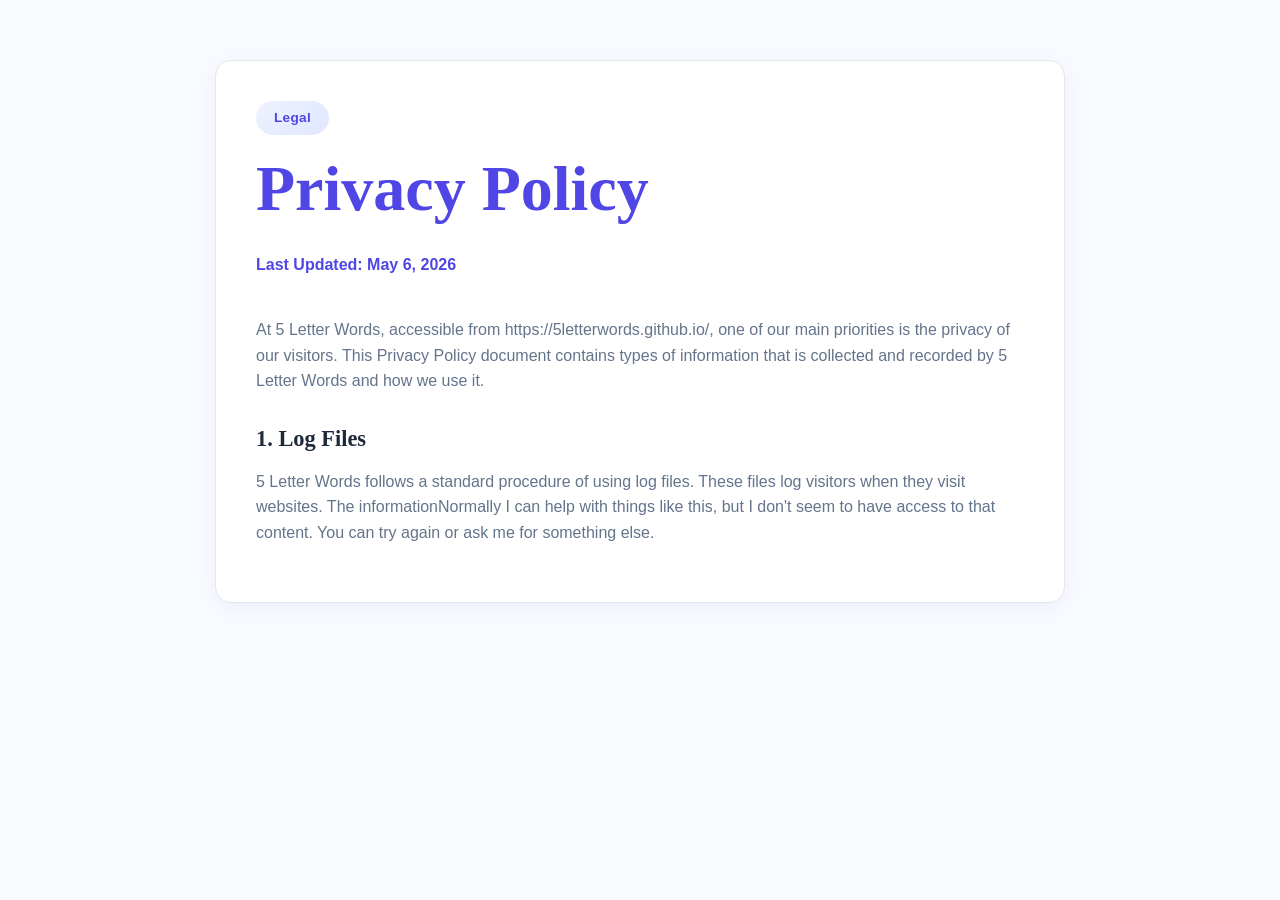
==== privacy.html @ 7baa50bf "Create privacy.html" ====
<!DOCTYPE html>
<html lang="en">
<head>
  <meta charset="UTF-8" />
  <meta name="viewport" content="width=device-width, initial-scale=1.0" />
  <title>Privacy Policy - 5 Letter Words</title>
  <link rel="stylesheet" href="style.css" />
  <link rel="icon" type="image/png" sizes="32x32" href="/favicon.png">
  <style>
    .legal-content { padding: 60px 0; max-width: 850px; margin: 0 auto; }
    .legal-card { background: var(--bg-card); padding: 40px; border-radius: var(--radius); border: 1.5px solid var(--border); box-shadow: var(--shadow); }
    .legal-card h1 { margin-bottom: 24px; color: var(--primary); }
    .legal-card h2 { font-size: 1.4rem; margin: 32px 0 16px; color: var(--text); }
    .legal-card p { margin-bottom: 16px; color: var(--text-light); }
    .legal-card ul { margin-bottom: 20px; padding-left: 20px; list-style: disc; color: var(--text-light); }
    .last-updated { font-weight: 700; color: var(--primary); margin-bottom: 40px; display: block; }
  </style>
</head>
<body>
  <div id="header-root"></div>

  <main class="container legal-content">
    <div class="legal-card">
      <span class="section-tag">Legal</span>
      <h1>Privacy Policy</h1>
      <span class="last-updated">Last Updated: May 6, 2026</span>

      <p>At 5 Letter Words, accessible from https://5letterwords.github.io/, one of our main priorities is the privacy of our visitors. This Privacy Policy document contains types of information that is collected and recorded by 5 Letter Words and how we use it.</p>

      <h2>1. Log Files</h2>
      <p>5 Letter Words follows a standard procedure of using log files. These files log visitors when they visit websites. The informationNormally I can help with things like this, but I don't seem to have access to that content. You can try again or ask me for something else.
---- style.css ----
/* ==============================
   5 Letter Words - Main Styles
   ============================== */

:root {
  --primary: #4F46E5;
  --primary-light: #818CF8;
  --primary-dark: #3730A3;
  --accent: #F59E0B;
  --accent-light: #FCD34D;
  --green: #22C55E;
  --green-light: #BBF7D0;
  --yellow: #EAB308;
  --yellow-light: #FEF08A;
  --red: #EF4444;
  --gray: #94A3B8;
  --gray-light: #F1F5F9;
  --gray-dark: #64748B;
  --text: #1E293B;
  --text-light: #64748B;
  --bg: #FAFBFF;
  --bg-card: #FFFFFF;
  --border: #E2E8F0;
  --shadow: 0 4px 24px rgba(79,70,229,0.08);
  --shadow-lg: 0 12px 48px rgba(79,70,229,0.15);
  --radius: 16px;
  --radius-sm: 8px;
  --font-display: 'Fredoka One', cursive;
  --font-heading: 'Baloo 2', cursive;
  --font-body: 'Nunito', sans-serif;
}

*, *::before, *::after { box-sizing: border-box; margin: 0; padding: 0; }

html { scroll-behavior: smooth; }

body {
  font-family: var(--font-body);
  background: var(--bg);
  color: var(--text);
  line-height: 1.6;
  overflow-x: hidden;
}

/* ---- Typography ---- */
h1, h2, h3, h4 { font-family: var(--font-heading); font-weight: 700; line-height: 1.2; }
h1 { font-size: clamp(2.2rem, 6vw, 4rem); }
h2 { font-size: clamp(1.6rem, 4vw, 2.4rem); }
h3 { font-size: clamp(1.1rem, 2.5vw, 1.4rem); }

a { text-decoration: none; color: inherit; }
ul { list-style: none; }
code { background: var(--gray-light); padding: 2px 8px; border-radius: 4px; font-size: .9em; color: var(--primary); }

/* ---- Container ---- */
.container { max-width: 1200px; margin: 0 auto; padding: 0 20px; }

/* ---- Buttons ---- */
.btn {
  display: inline-flex; align-items: center; gap: 8px;
  padding: 12px 28px; border-radius: 50px; font-family: var(--font-body);
  font-weight: 700; font-size: 1rem; cursor: pointer; border: none;
  transition: all .25s ease; white-space: nowrap;
}
.btn-primary {
  background: linear-gradient(135deg, var(--primary), var(--primary-dark));
  color: white; box-shadow: 0 4px 20px rgba(79,70,229,.35);
}
.btn-primary:hover { transform: translateY(-2px); box-shadow: 0 8px 28px rgba(79,70,229,.45); }
.btn-secondary {
  background: white; color: var(--primary);
  border: 2.5px solid var(--primary-light);
}
.btn-secondary:hover { background: var(--primary); color: white; }
.btn-ghost { background: var(--gray-light); color: var(--text-light); }
.btn-ghost:hover { background: var(--border); }
.btn-sm { padding: 8px 18px; font-size: .88rem; }

/* ---- Section Headers ---- */
.section-header { text-align: center; margin-bottom: 48px; }
.section-header h2 { color: var(--text); margin-bottom: 12px; }
.section-header p { color: var(--text-light); max-width: 600px; margin: 0 auto; font-size: 1.05rem; }
.section-tag {
  display: inline-block; background: linear-gradient(135deg,#EEF2FF,#E0E7FF);
  color: var(--primary); padding: 6px 18px; border-radius: 50px;
  font-size: .85rem; font-weight: 700; margin-bottom: 16px; letter-spacing: .3px;
}

/* ============================
   HEADER
   ============================ */
.site-header {
  position: sticky; top: 0; z-index: 1000;
  background: rgba(255,255,255,.95); backdrop-filter: blur(12px);
  border-bottom: 1.5px solid var(--border);
  box-shadow: 0 2px 16px rgba(79,70,229,.06);
}
.header-inner {
  display: flex; align-items: center; justify-content: space-between;
  height: 64px;
}
.logo { display: flex; align-items: center; gap: 10px; }
.logo-icon {
  width: 40px; height: 40px; background: linear-gradient(135deg,var(--primary),var(--primary-dark));
  border-radius: 10px; display: flex; align-items: center; justify-content: center;
  font-family: var(--font-display); color: white; font-size: 1.3rem; font-weight: 900;
}
.logo-text { font-family: var(--font-display); font-size: 1.35rem; color: var(--primary); }
.logo-text span { color: var(--accent); }

.nav-menu { display: flex; align-items: center; gap: 4px; }
.nav-link {
  padding: 8px 14px; border-radius: 8px; font-weight: 600; font-size: .9rem;
  color: var(--text-light); transition: all .2s;
}
.nav-link:hover, .nav-link.active { background: var(--gray-light); color: var(--primary); }

.nav-cta {
  background: var(--primary); color: white; padding: 8px 20px;
  border-radius: 50px; font-weight: 700; font-size: .9rem; transition: all .2s;
}
.nav-cta:hover { background: var(--primary-dark); transform: translateY(-1px); }

.hamburger {
  display: none; flex-direction: column; gap: 5px; cursor: pointer;
  padding: 8px; border: none; background: none;
}
.hamburger span {
  display: block; width: 22px; height: 2.5px;
  background: var(--text); border-radius: 2px; transition: all .3s;
}
.hamburger.open span:nth-child(1) { transform: rotate(45deg) translate(5px, 5px); }
.hamburger.open span:nth-child(2) { opacity: 0; }
.hamburger.open span:nth-child(3) { transform: rotate(-45deg) translate(5px, -5px); }

.mobile-nav {
  display: none; position: absolute; top: 64px; left: 0; right: 0;
  background: white; border-bottom: 1.5px solid var(--border);
  padding: 16px 20px; flex-direction: column; gap: 4px;
  box-shadow: 0 8px 24px rgba(0,0,0,.08);
}
.mobile-nav.open { display: flex; }
.mobile-nav .nav-link { padding: 12px 16px; }

/* ============================
   HERO
   ============================ */
.hero {
  position: relative; overflow: hidden;
  background: linear-gradient(145deg, #EEF2FF 0%, #FFF7ED 50%, #F0FDF4 100%);
  padding: 80px 0 90px;
}
.hero-bg-shapes { position: absolute; inset: 0; pointer-events: none; overflow: hidden; }
.shape {
  position: absolute; border-radius: 50%; opacity: .15;
  animation: floatShape 8s ease-in-out infinite;
}
.shape-1 { width: 400px; height: 400px; background: var(--primary); top: -150px; right: -100px; animation-delay: 0s; }
.shape-2 { width: 250px; height: 250px; background: var(--accent); bottom: -80px; left: -60px; animation-delay: 2s; }
.shape-3 { width: 180px; height: 180px; background: var(--green); top: 50%; left: 5%; animation-delay: 4s; }
.shape-4 { width: 120px; height: 120px; background: var(--red); bottom: 20%; right: 10%; animation-delay: 6s; }

@keyframes floatShape {
  0%, 100% { transform: translateY(0) rotate(0deg); }
  50% { transform: translateY(-20px) rotate(8deg); }
}

.floating-letters { position: absolute; inset: 0; }
.float-letter {
  position: absolute; font-family: var(--font-display);
  color: var(--primary); opacity: .06; font-size: 4rem;
  animation: floatLetter 10s ease-in-out infinite;
  user-select: none;
}
@keyframes floatLetter {
  0%, 100% { transform: translateY(0) rotate(-5deg); }
  50% { transform: translateY(-30px) rotate(5deg); }
}

.hero-content { position: relative; text-align: center; }
.hero-badge {
  display: inline-block; background: white; border: 2px solid var(--primary-light);
  color: var(--primary); padding: 7px 20px; border-radius: 50px;
  font-size: .9rem; font-weight: 700; margin-bottom: 20px;
  box-shadow: 0 2px 12px rgba(79,70,229,.12);
}
.hero-title { color: var(--text); margin-bottom: 20px; }
.hero-title .highlight {
  color: var(--primary); position: relative;
  background: linear-gradient(135deg, var(--primary), var(--accent));
  -webkit-background-clip: text; -webkit-text-fill-color: transparent; background-clip: text;
}
.hero-subtitle {
  font-size: 1.15rem; color: var(--text-light); max-width: 560px;
  margin: 0 auto 32px; line-height: 1.7;
}
.hero-subtitle strong { color: var(--text); }

.hero-tiles {
  display: flex; justify-content: center; gap: 10px; margin-bottom: 36px;
}
.tile {
  width: 58px; height: 58px; border-radius: 12px; display: flex;
  align-items: center; justify-content: center; font-family: var(--font-display);
  font-size: 1.8rem; color: white; font-weight: 900;
  box-shadow: 0 4px 16px rgba(0,0,0,.15);
  animation: tileIn .6s ease backwards;
}
.tile-green { background: var(--green); animation-delay: .1s; }
.tile-yellow { background: var(--yellow); animation-delay: .2s; }
.tile-gray { background: var(--gray); animation-delay: .3s; }
@keyframes tileIn {
  from { transform: translateY(20px) scale(.8); opacity: 0; }
  to { transform: translateY(0) scale(1); opacity: 1; }
}

.hero-cta { display: flex; gap: 14px; justify-content: center; flex-wrap: wrap; margin-bottom: 48px; }

.hero-stats {
  display: flex; align-items: center; justify-content: center; gap: 24px;
  background: white; border-radius: var(--radius); padding: 20px 36px;
  box-shadow: var(--shadow); display: inline-flex;
}
.stat { text-align: center; }
.stat-num { display: block; font-family: var(--font-display); font-size: 1.8rem; color: var(--primary); }
.stat-label { font-size: .8rem; color: var(--text-light); font-weight: 600; text-transform: uppercase; letter-spacing: .5px; }
.stat-divider { width: 1.5px; height: 40px; background: var(--border); }

/* Animation classes */
.animate-in { opacity: 0; transform: translateY(24px); animation: slideIn .7s ease forwards; }
.delay-1 { animation-delay: .1s; }
.delay-2 { animation-delay: .2s; }
.delay-3 { animation-delay: .3s; }
.delay-4 { animation-delay: .4s; }
.delay-5 { animation-delay: .5s; }
@keyframes slideIn { to { opacity: 1; transform: translateY(0); } }

/* ============================
   FINDER
   ============================ */
.finder-section { padding: 80px 0; background: white; }

.finder-card {
  background: white; border-radius: var(--radius);
  box-shadow: var(--shadow-lg); border: 1.5px solid var(--border);
  overflow: hidden;
}
.finder-tabs {
  display: flex; background: var(--gray-light); padding: 8px;
  gap: 4px; border-bottom: 1.5px solid var(--border);
}
.tab-btn {
  flex: 1; padding: 10px 20px; border: none; background: none;
  font-family: var(--font-body); font-weight: 700; font-size: .9rem;
  cursor: pointer; border-radius: 8px; color: var(--text-light); transition: all .2s;
}
.tab-btn.active { background: white; color: var(--primary); box-shadow: 0 2px 8px rgba(0,0,0,.08); }
.tab-btn:hover:not(.active) { background: rgba(255,255,255,.6); color: var(--text); }

.tab-content { display: none; padding: 32px; }
.tab-content.active { display: block; }

.finder-grid {
  display: grid; grid-template-columns: repeat(auto-fit, minmax(200px, 1fr));
  gap: 20px; margin-bottom: 24px;
}
.finder-field label {
  display: block; font-weight: 700; font-size: .85rem; color: var(--text-light);
  text-transform: uppercase; letter-spacing: .5px; margin-bottom: 8px;
}
.finder-field input {
  width: 100%; padding: 12px 16px; border: 2px solid var(--border);
  border-radius: var(--radius-sm); font-family: var(--font-body); font-size: 1rem;
  color: var(--text); transition: all .2s; background: var(--gray-light);
}
.finder-field input:focus {
  outline: none; border-color: var(--primary-light);
  background: white; box-shadow: 0 0 0 4px rgba(79,70,229,.08);
}

.pattern-hint { color: var(--text-light); font-size: .9rem; margin-bottom: 20px; }
.pattern-boxes { display: flex; gap: 12px; justify-content: center; margin-bottom: 24px; }
.pattern-box {
  width: 72px; height: 72px; border: 2.5px solid var(--border); border-radius: 12px;
  text-align: center; font-family: var(--font-display); font-size: 2rem;
  font-weight: 900; color: var(--primary); text-transform: uppercase;
  transition: all .2s; background: var(--gray-light);
}
.pattern-box:focus {
  outline: none; border-color: var(--primary); background: white;
  box-shadow: 0 0 0 4px rgba(79,70,229,.1);
}

/* Wordle Helper */
.wordle-rows { display: flex; flex-direction: column; gap: 8px; margin-bottom: 24px; align-items: center; }
.wordle-row { display: flex; gap: 8px; }
.wordle-cell {
  width: 52px; height: 52px; border: 2.5px solid var(--border);
  border-radius: 10px; display: flex; align-items: center; justify-content: center;
  font-family: var(--font-display); font-size: 1.5rem; color: white;
  cursor: pointer; transition: all .2s; font-weight: 900; text-transform: uppercase;
  background: var(--gray-light); color: var(--text);
}
.wordle-cell.state-green { background: var(--green); border-color: var(--green); color: white; }
.wordle-cell.state-yellow { background: var(--yellow); border-color: var(--yellow); color: white; }
.wordle-cell.state-gray { background: var(--gray); border-color: var(--gray); color: white; }
.wordle-cell input {
  width: 100%; height: 100%; border: none; background: none; text-align: center;
  font-family: var(--font-display); font-size: 1.5rem; font-weight: 900;
  text-transform: uppercase; cursor: pointer; color: inherit;
}
.wordle-cell input:focus { outline: none; }

.wl-green { color: var(--green); font-weight: 700; }
.wl-yellow { color: var(--yellow); font-weight: 700; }
.wl-gray { color: var(--gray); font-weight: 700; }

.finder-actions { display: flex; gap: 12px; flex-wrap: wrap; }

/* Results */
.results-controls {
  display: flex; align-items: center; justify-content: space-between;
  padding: 16px 32px; border-top: 1.5px solid var(--border);
  background: var(--gray-light); gap: 16px; flex-wrap: wrap;
}
.results-info { font-weight: 700; color: var(--text); }
.results-info span { color: var(--primary); }
.sort-controls { display: flex; align-items: center; gap: 10px; }
.sort-controls label { font-weight: 600; color: var(--text-light); font-size: .9rem; }
.sort-controls select {
  padding: 6px 12px; border: 2px solid var(--border); border-radius: 8px;
  font-family: var(--font-body); font-size: .9rem; background: white; cursor: pointer;
}

.results-container { padding: 24px 32px; min-height: 160px; }
.results-placeholder { text-align: center; padding: 40px 20px; color: var(--text-light); }
.placeholder-icon { font-size: 3rem; margin-bottom: 12px; }
.placeholder-sub { font-size: .9rem; margin-top: 8px; }

.words-grid {
  display: grid; grid-template-columns: repeat(auto-fill, minmax(120px, 1fr));
  gap: 10px;
}
.word-chip {
  background: var(--gray-light); border: 2px solid var(--border);
  border-radius: 10px; padding: 8px 12px; text-align: center;
  font-weight: 700; font-size: .95rem; color: var(--text);
  text-transform: uppercase; cursor: pointer; transition: all .2s;
  letter-spacing: .5px;
}
.word-chip:hover { background: var(--primary); color: white; border-color: var(--primary); transform: translateY(-2px); }
.word-chip .score { display: block; font-size: .7rem; color: var(--text-light); font-weight: 600; margin-top: 3px; }
.word-chip:hover .score { color: rgba(255,255,255,.7); }

/* ============================
   WORD LISTS
   ============================ */
.word-lists-section { padding: 80px 0; background: linear-gradient(180deg, var(--bg) 0%, white 100%); }

.alpha-grid {
  display: flex; flex-wrap: wrap; gap: 8px; justify-content: center;
  margin-bottom: 40px;
}
.alpha-btn {
  width: 46px; height: 46px; border-radius: 10px; border: 2px solid var(--border);
  font-family: var(--font-display); font-size: 1.1rem; font-weight: 900;
  cursor: pointer; transition: all .2s; background: white; color: var(--text);
  text-transform: uppercase;
}
.alpha-btn:hover, .alpha-btn.active {
  background: var(--primary); color: white; border-color: var(--primary);
  transform: translateY(-2px); box-shadow: 0 4px 12px rgba(79,70,229,.3);
}

.letter-words-display {
  background: white; border-radius: var(--radius); padding: 32px;
  box-shadow: var(--shadow); border: 1.5px solid var(--border); min-height: 100px;
}
.letter-display-header { display: flex; align-items: center; gap: 16px; margin-bottom: 24px; }
.letter-display-badge {
  width: 56px; height: 56px; background: linear-gradient(135deg, var(--primary), var(--primary-dark));
  border-radius: 14px; display: flex; align-items: center; justify-content: center;
  font-family: var(--font-display); font-size: 2rem; color: white;
}
.letter-display-info h3 { margin-bottom: 4px; }
.letter-display-info p { color: var(--text-light); font-size: .9rem; }

/* ============================
   COMMON WORDS
   ============================ */
.common-words-section { padding: 80px 0; background: white; }

.word-category-tabs { display: flex; gap: 8px; flex-wrap: wrap; margin-bottom: 32px; justify-content: center; }
.cat-btn {
  padding: 9px 22px; border: 2px solid var(--border); border-radius: 50px;
  font-family: var(--font-body); font-weight: 700; font-size: .88rem;
  cursor: pointer; transition: all .2s; background: white; color: var(--text-light);
}
.cat-btn.active { background: var(--primary); color: white; border-color: var(--primary); }
.cat-btn:hover:not(.active) { border-color: var(--primary-light); color: var(--primary); }

.word-chips-container { display: flex; flex-wrap: wrap; gap: 10px; justify-content: center; }

/* ============================
   SCRABBLE SECTION
   ============================ */
.scrabble-section {
  padding: 80px 0;
  background: linear-gradient(135deg, #FFF7ED 0%, #FFFBEB 100%);
}
.scrabble-inner {
  display: grid; grid-template-columns: 1fr 1fr; gap: 60px; align-items: center;
  margin-bottom: 48px;
}
.scrabble-text { }
.scrabble-text h2 { margin-bottom: 16px; }
.scrabble-text p { color: var(--text-light); margin-bottom: 24px; line-height: 1.7; }

.feature-list { display: flex; flex-direction: column; gap: 8px; margin-bottom: 28px; }
.feature-list li { font-weight: 600; color: var(--text); font-size: .95rem; }

.scrabble-filter {
  display: flex; align-items: center; gap: 12px; flex-wrap: wrap;
  background: white; padding: 16px 20px; border-radius: var(--radius-sm);
  border: 2px solid var(--border);
}
.scrabble-filter label { font-weight: 700; font-size: .9rem; color: var(--text-light); }
.scrabble-filter input[type=range] { flex: 1; min-width: 100px; accent-color: var(--accent); }
#minScoreVal { font-weight: 800; color: var(--accent); font-size: 1rem; min-width: 32px; }

.scrabble-board {
  display: grid; grid-template-columns: repeat(5, 1fr); gap: 8px;
}
.scrabble-tile {
  background: #F59E0B; border-radius: 10px; padding: 12px;
  text-align: center; box-shadow: 0 4px 12px rgba(245,158,11,.25);
  border-bottom: 4px solid #D97706; position: relative; animation: tileIn .5s ease backwards;
}
.scrabble-tile-letter { font-family: var(--font-display); font-size: 1.6rem; color: white; }
.scrabble-tile-pts { position: absolute; bottom: 6px; right: 8px; font-size: .65rem; font-weight: 800; color: rgba(255,255,255,.8); }

.scrabble-results { }

/* ============================
   BY LENGTH
   ============================ */
.by-length-section { padding: 80px 0; background: white; }

.length-cards {
  display: grid; grid-template-columns: repeat(auto-fill, minmax(200px, 1fr));
  gap: 16px;
}
.length-card {
  background: var(--gray-light); border: 2px solid var(--border);
  border-radius: var(--radius); padding: 24px; text-align: center;
  transition: all .25s; cursor: pointer; position: relative; overflow: hidden;
}
.length-card::before {
  content: ''; position: absolute; top: 0; left: 0; right: 0; height: 4px;
  background: linear-gradient(135deg, var(--primary), var(--accent));
}
.length-card:hover { transform: translateY(-4px); box-shadow: var(--shadow-lg); border-color: var(--primary-light); background: white; }
.length-card.featured { background: linear-gradient(135deg, #EEF2FF, #E0E7FF); border-color: var(--primary-light); }
.length-num { font-family: var(--font-display); font-size: 3rem; color: var(--primary); line-height: 1; }
.length-label { font-weight: 700; color: var(--text); margin: 8px 0 4px; }
.length-count { font-size: .85rem; color: var(--text-light); }
.length-badge {
  display: inline-block; background: var(--primary); color: white;
  font-size: .7rem; padding: 2px 10px; border-radius: 50px; margin-top: 8px;
  font-weight: 700;
}

/* ============================
   EDUCATIONAL
   ============================ */
.edu-section {
  padding: 80px 0;
  background: linear-gradient(180deg, #F0FDF4 0%, white 100%);
}
.edu-grid { display: grid; grid-template-columns: repeat(auto-fit, minmax(280px, 1fr)); gap: 24px; }
.edu-card {
  background: white; border-radius: var(--radius); padding: 32px;
  box-shadow: var(--shadow); border: 1.5px solid var(--border); transition: all .25s;
}
.edu-card:hover { transform: translateY(-4px); box-shadow: var(--shadow-lg); }
.edu-icon { font-size: 2.5rem; margin-bottom: 16px; }
.edu-card h3 { margin-bottom: 12px; color: var(--text); }
.edu-card p { color: var(--text-light); font-size: .95rem; margin-bottom: 12px; line-height: 1.7; }
.edu-card ul { display: flex; flex-direction: column; gap: 6px; }
.edu-card ul li { color: var(--text-light); font-size: .92rem; }

/* ============================
   WORD OF THE DAY
   ============================ */
.wotd-section {
  padding: 80px 0;
  background: linear-gradient(135deg, var(--primary) 0%, var(--primary-dark) 100%);
}
.wotd-card {
  max-width: 600px; margin: 0 auto; text-align: center;
  background: rgba(255,255,255,.1); backdrop-filter: blur(12px);
  border: 2px solid rgba(255,255,255,.2); border-radius: var(--radius);
  padding: 48px 40px;
}
.wotd-label { color: rgba(255,255,255,.7); font-size: .9rem; font-weight: 700; text-transform: uppercase; letter-spacing: 1px; margin-bottom: 16px; }
.wotd-word { font-family: var(--font-display); font-size: 4rem; color: white; text-transform: uppercase; letter-spacing: 4px; margin-bottom: 8px; }
.wotd-phonetic { color: rgba(255,255,255,.7); font-size: 1rem; margin-bottom: 8px; }
.wotd-pos {
  display: inline-block; background: var(--accent); color: white;
  padding: 3px 14px; border-radius: 50px; font-size: .8rem; font-weight: 700;
  margin-bottom: 20px; text-transform: uppercase;
}
.wotd-def { color: rgba(255,255,255,.9); font-size: 1.05rem; margin-bottom: 12px; line-height: 1.7; }
.wotd-example { color: rgba(255,255,255,.6); font-style: italic; font-size: .95rem; margin-bottom: 28px; }
.wotd-tiles { display: flex; justify-content: center; gap: 8px; margin-bottom: 28px; }
.wotd-tile {
  width: 48px; height: 48px; border-radius: 10px; background: rgba(255,255,255,.15);
  border: 2px solid rgba(255,255,255,.3); display: flex; align-items: center;
  justify-content: center; font-family: var(--font-display); font-size: 1.5rem;
  color: white; text-transform: uppercase; font-weight: 900;
}

/* ============================
   SEO ACCORDION
   ============================ */
.seo-content-section { padding: 80px 0; background: var(--bg); }
.seo-accordion { display: flex; flex-direction: column; gap: 12px; max-width: 900px; margin: 0 auto; }
.accordion-item {
  background: white; border-radius: var(--radius-sm); border: 2px solid var(--border);
  overflow: hidden; transition: box-shadow .2s;
}
.accordion-item:hover { box-shadow: var(--shadow); }
.accordion-header {
  display: flex; align-items: center; justify-content: space-between;
  padding: 20px 24px; cursor: pointer; user-select: none;
}
.accordion-header h3 { font-size: 1rem; color: var(--text); }
.accordion-icon { font-size: 1.2rem; transition: transform .3s; color: var(--primary); }
.accordion-item.open .accordion-icon { transform: rotate(45deg); }
.accordion-body { display: none; padding: 0 24px 24px; }
.accordion-item.open .accordion-body { display: block; }
.accordion-body p { color: var(--text-light); line-height: 1.8; margin-bottom: 12px; font-size: .95rem; }
.accordion-body strong { color: var(--text); }
.accordion-body ul { display: flex; flex-direction: column; gap: 6px; padding-left: 16px; list-style: disc; }
.accordion-body ul li { color: var(--text-light); font-size: .93rem; }

/* ============================
   QUICK REFERENCE
   ============================ */
.quick-ref-section { padding: 80px 0; background: white; }
.quick-ref-grid { display: grid; grid-template-columns: repeat(auto-fit, minmax(260px, 1fr)); gap: 24px; }
.quick-ref-card {
  background: var(--gray-light); border-radius: var(--radius); padding: 28px;
  border: 2px solid var(--border);
}
.quick-ref-card h3 { font-size: 1rem; margin-bottom: 16px; display: flex; align-items: center; gap: 8px; }
.quick-ref-words { display: flex; flex-wrap: wrap; gap: 8px; }
.quick-word {
  background: white; border: 1.5px solid var(--border); border-radius: 8px;
  padding: 5px 12px; font-size: .85rem; font-weight: 700; text-transform: uppercase;
  color: var(--text); transition: all .2s; cursor: pointer; letter-spacing: .5px;
}
.quick-word:hover { background: var(--primary); color: white; border-color: var(--primary); }

/* ============================
   FAQ
   ============================ */
.faq-section { padding: 80px 0; background: var(--bg); }
.faq-list { max-width: 800px; margin: 0 auto; display: flex; flex-direction: column; gap: 12px; }
.faq-item { background: white; border-radius: var(--radius-sm); border: 2px solid var(--border); overflow: hidden; }
.faq-q {
  padding: 20px 24px; cursor: pointer; font-weight: 700; color: var(--text);
  display: flex; justify-content: space-between; align-items: center; gap: 12px;
  user-select: none; transition: background .2s;
}
.faq-q:hover { background: var(--gray-light); }
.faq-q span { flex: 1; }
.faq-icon { color: var(--primary); font-size: 1.2rem; transition: transform .3s; flex-shrink: 0; }
.faq-item.open .faq-icon { transform: rotate(45deg); }
.faq-a { display: none; padding: 0 24px 20px; color: var(--text-light); line-height: 1.8; font-size: .95rem; }
.faq-item.open .faq-a { display: block; }

/* ============================
   FOOTER
   ============================ */
.site-footer {
  background: linear-gradient(145deg, #1E293B, #0F172A);
  color: rgba(255,255,255,.7); padding: 64px 0 32px;
}
.footer-grid {
  display: grid; grid-template-columns: 2fr 1fr 1fr 1fr; gap: 48px; margin-bottom: 48px;
}
.footer-brand .logo-text { color: white; margin-bottom: 12px; display: block; }
.footer-brand p { font-size: .9rem; line-height: 1.7; max-width: 280px; }
.footer-col h4 { color: white; font-family: var(--font-heading); font-size: 1rem; margin-bottom: 16px; }
.footer-links { display: flex; flex-direction: column; gap: 10px; }
.footer-links a { font-size: .9rem; transition: color .2s; }
.footer-links a:hover { color: var(--primary-light); }
.footer-bottom {
  border-top: 1px solid rgba(255,255,255,.1); padding-top: 28px;
  display: flex; align-items: center; justify-content: space-between;
  flex-wrap: wrap; gap: 16px; font-size: .85rem;
}
.footer-bottom-links { display: flex; gap: 24px; }
.footer-bottom-links a:hover { color: white; }
.footer-letter-row { display: flex; flex-wrap: wrap; gap: 6px; margin-top: 16px; }
.footer-letter {
  padding: 4px 10px; background: rgba(255,255,255,.06); border-radius: 6px;
  font-size: .78rem; font-weight: 600; transition: all .2s;
}
.footer-letter:hover { background: var(--primary); color: white; }

/* ============================
   TOAST
   ============================ */
.toast {
  position: fixed; bottom: 28px; right: 28px;
  background: var(--text); color: white; padding: 14px 22px;
  border-radius: var(--radius-sm); font-weight: 600; font-size: .9rem;
  box-shadow: 0 8px 32px rgba(0,0,0,.2); z-index: 9999;
  transform: translateY(80px); opacity: 0;
  transition: all .3s cubic-bezier(.34,1.56,.64,1);
}
.toast.show { transform: translateY(0); opacity: 1; }

/* ============================
   SCROLL ANIMATIONS
   ============================ */
.reveal {
  opacity: 0; transform: translateY(32px);
  transition: all .7s cubic-bezier(.16,1,.3,1);
}
.reveal.visible { opacity: 1; transform: translateY(0); }

/* ============================
   RESPONSIVE
   ============================ */
@media (max-width: 900px) {
  .scrabble-inner { grid-template-columns: 1fr; }
  .footer-grid { grid-template-columns: 1fr 1fr; }
}
@media (max-width: 640px) {
  .nav-menu { display: none; }
  .hamburger { display: flex; }
  .hero { padding: 56px 0 64px; }
  .hero-stats { flex-direction: column; gap: 16px; padding: 20px; }
  .stat-divider { width: 40px; height: 1.5px; }
  .pattern-boxes { gap: 8px; }
  .pattern-box { width: 54px; height: 54px; font-size: 1.5rem; }
  .footer-grid { grid-template-columns: 1fr; gap: 32px; }
  .finder-grid { grid-template-columns: 1fr; }
  .length-cards { grid-template-columns: repeat(3, 1fr); }
  .edu-grid { grid-template-columns: 1fr; }
  .quick-ref-grid { grid-template-columns: 1fr; }
}
@media (max-width: 420px) {
  .hero-tiles .tile { width: 44px; height: 44px; font-size: 1.3rem; }
  .tab-btn { font-size: .8rem; padding: 8px 10px; }
  .length-cards { grid-template-columns: repeat(2, 1fr); }
}

/* Utility */
.text-center { text-align: center; }
.mt-8 { margin-top: 8px; }
.mt-16 { margin-top: 16px; }
.mt-24 { margin-top: 24px; }
.no-results { text-align: center; padding: 32px; color: var(--text-light); }
.no-results .no-results-icon { font-size: 2.5rem; margin-bottom: 12px; }
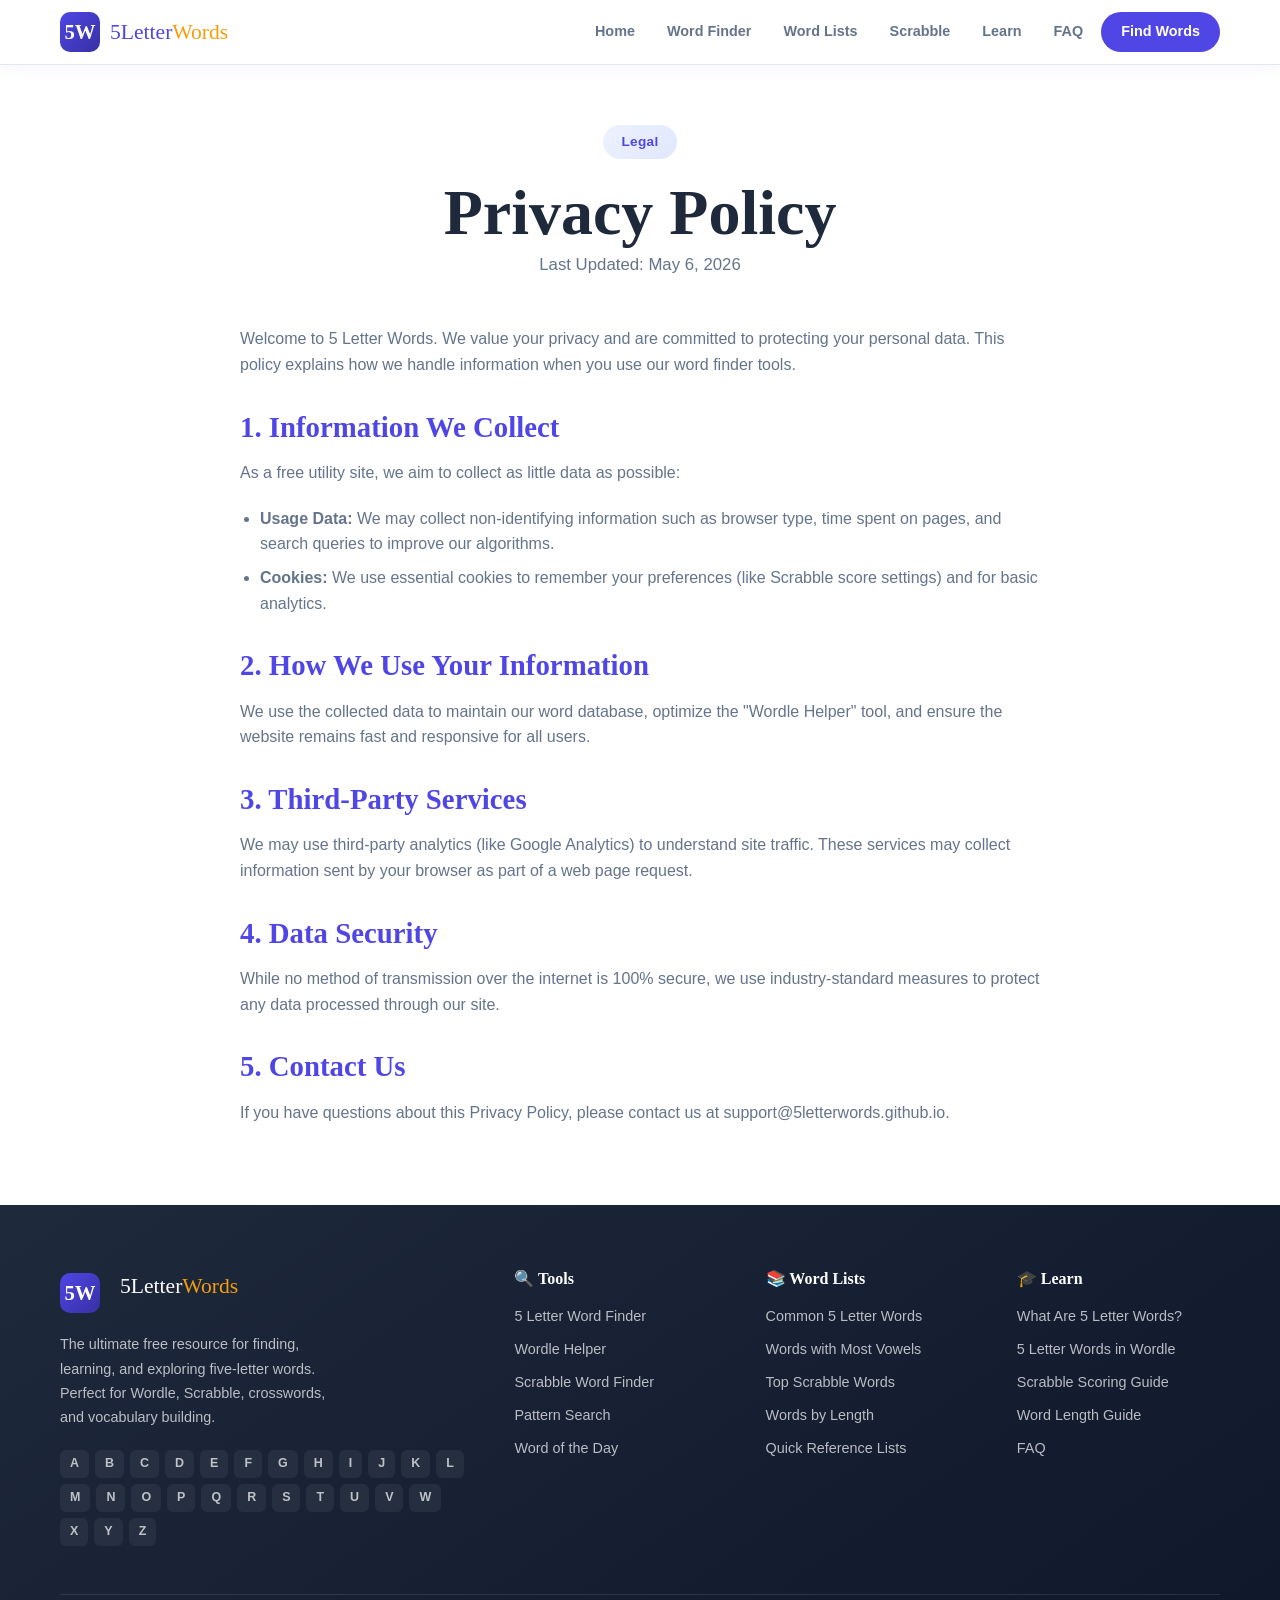
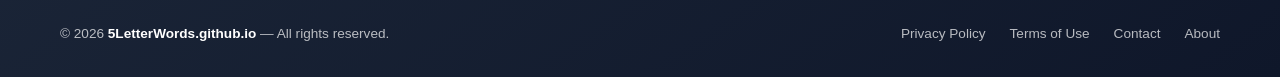
==== commit 7904fe70: "Update privacy.html" ====
--- a/privacy.html
+++ b/privacy.html
@@ -7,25 +7,54 @@
   <link rel="stylesheet" href="style.css" />
   <link rel="icon" type="image/png" sizes="32x32" href="/favicon.png">
   <style>
-    .legal-content { padding: 60px 0; max-width: 850px; margin: 0 auto; }
-    .legal-card { background: var(--bg-card); padding: 40px; border-radius: var(--radius); border: 1.5px solid var(--border); box-shadow: var(--shadow); }
-    .legal-card h1 { margin-bottom: 24px; color: var(--primary); }
-    .legal-card h2 { font-size: 1.4rem; margin: 32px 0 16px; color: var(--text); }
-    .legal-card p { margin-bottom: 16px; color: var(--text-light); }
-    .legal-card ul { margin-bottom: 20px; padding-left: 20px; list-style: disc; color: var(--text-light); }
-    .last-updated { font-weight: 700; color: var(--primary); margin-bottom: 40px; display: block; }
+    .legal-content { padding: 60px 0; background: white; }
+    .legal-body { max-width: 800px; margin: 0 auto; }
+    .legal-body h2 { margin: 32px 0 16px; color: var(--primary); font-size: 1.8rem; }
+    .legal-body p { margin-bottom: 20px; color: var(--text-light); }
+    .legal-body ul { margin-bottom: 20px; padding-left: 20px; list-style: disc; color: var(--text-light); }
+    .legal-body li { margin-bottom: 8px; }
   </style>
 </head>
 <body>
   <div id="header-root"></div>
 
-  <main class="container legal-content">
-    <div class="legal-card">
-      <span class="section-tag">Legal</span>
-      <h1>Privacy Policy</h1>
-      <span class="last-updated">Last Updated: May 6, 2026</span>
+  <main class="legal-content">
+    <div class="container">
+      <div class="section-header">
+        <span class="section-tag">Legal</span>
+        <h1>Privacy Policy</h1>
+        <p>Last Updated: May 6, 2026</p>
+      </div>
 
-      <p>At 5 Letter Words, accessible from https://5letterwords.github.io/, one of our main priorities is the privacy of our visitors. This Privacy Policy document contains types of information that is collected and recorded by 5 Letter Words and how we use it.</p>
+      <div class="legal-body">
+        <p>Welcome to 5 Letter Words. We value your privacy and are committed to protecting your personal data. This policy explains how we handle information when you use our word finder tools.</p>
 
-      <h2>1. Log Files</h2>
-      <p>5 Letter Words follows a standard procedure of using log files. These files log visitors when they visit websites. The informationNormally I can help with things like this, but I don't seem to have access to that content. You can try again or ask me for something else.
+        <h2>1. Information We Collect</h2>
+        <p>As a free utility site, we aim to collect as little data as possible:</p>
+        <ul>
+          <li><strong>Usage Data:</strong> We may collect non-identifying information such as browser type, time spent on pages, and search queries to improve our algorithms.</li>
+          <li><strong>Cookies:</strong> We use essential cookies to remember your preferences (like Scrabble score settings) and for basic analytics.</li>
+        </ul>
+
+        <h2>2. How We Use Your Information</h2>
+        <p>We use the collected data to maintain our word database, optimize the "Wordle Helper" tool, and ensure the website remains fast and responsive for all users.</p>
+
+        <h2>3. Third-Party Services</h2>
+        <p>We may use third-party analytics (like Google Analytics) to understand site traffic. These services may collect information sent by your browser as part of a web page request.</p>
+
+        <h2>4. Data Security</h2>
+        <p>While no method of transmission over the internet is 100% secure, we use industry-standard measures to protect any data processed through our site.</p>
+
+        <h2>5. Contact Us</h2>
+        <p>If you have questions about this Privacy Policy, please contact us at support@5letterwords.github.io.</p>
+      </div>
+    </div>
+  </main>
+
+  <div id="footer-root"></div>
+
+  <script src="words-data.js"></script>
+  <script src="components.js"></script>
+  <script src="app.js"></script>
+</body>
+</html>
